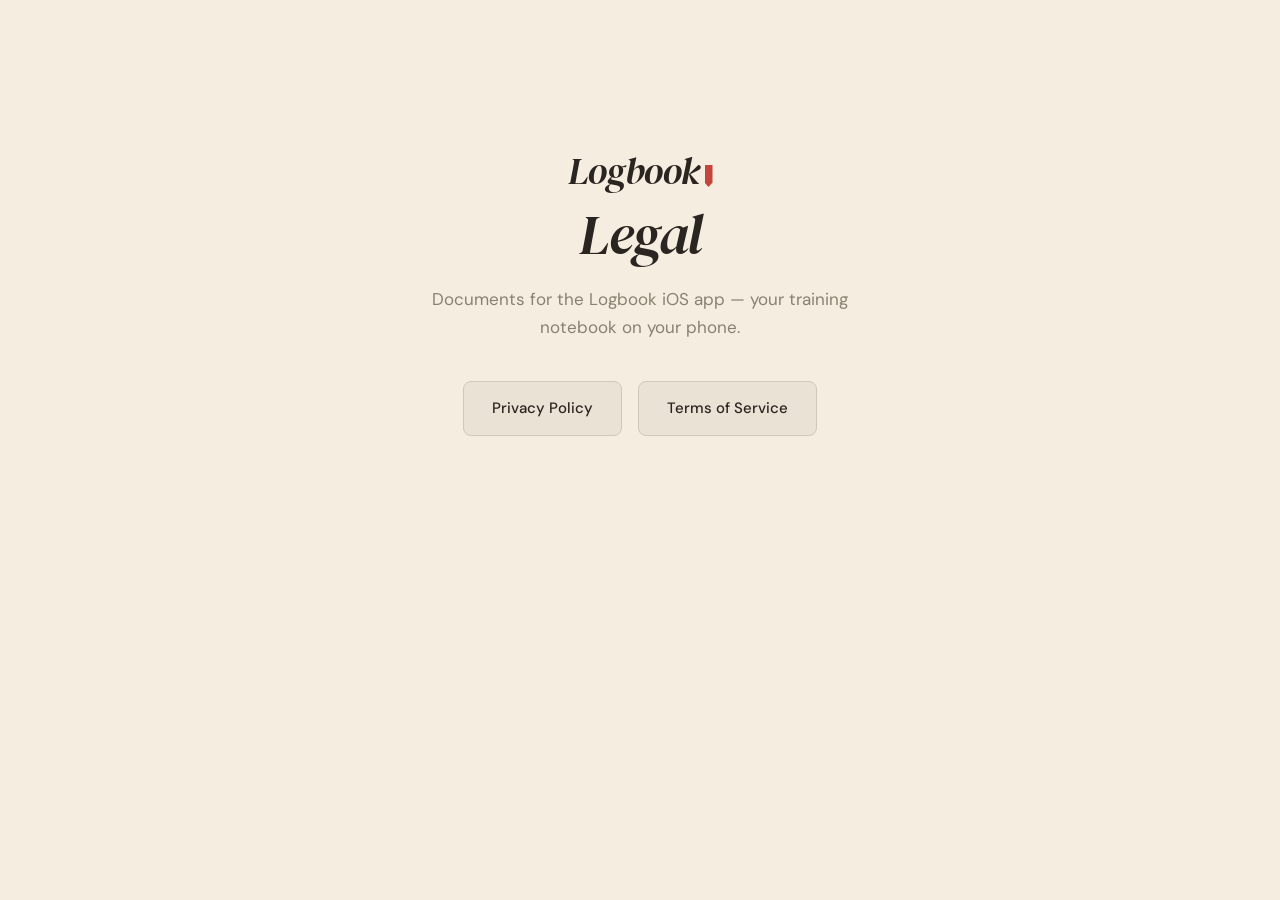
==== index.html @ b7b29d5a "Initial Logbook legal site (privacy + terms)" ====
<!DOCTYPE html>
<html lang="en">
<head>
<meta charset="UTF-8">
<meta name="viewport" content="width=device-width, initial-scale=1.0">
<title>Logbook — Legal</title>
<meta name="description" content="Legal documents for Logbook iOS app — Privacy Policy and Terms of Service.">
<link href="https://fonts.googleapis.com/css2?family=DM+Sans:wght@400;500;600&family=DM+Serif+Display:ital@0;1&display=swap" rel="stylesheet">
<link rel="stylesheet" href="styles.css">
</head>
<body>
<div class="container">
  <div class="index-hero">
    <a href="/" class="wordmark">Logbook<span class="ribbon"></span></a>
    <h1>Legal</h1>
    <p>Documents for the Logbook iOS app — your training notebook on your phone.</p>
    <div class="index-links">
      <a href="/privacy">Privacy Policy</a>
      <a href="/terms">Terms of Service</a>
    </div>
  </div>
</div>
</body>
</html>
---- styles.css ----
* { margin: 0; padding: 0; box-sizing: border-box; }

:root {
  --bg: #F4EDE0;
  --surface: #EAE2D4;
  --divider: #D0C8B8;
  --ink: #2A2520;
  --ink2: #8A8070;
  --ink3: #B5A998;
  --ribbon: #C4453C;
}

html {
  -webkit-font-smoothing: antialiased;
  -moz-osx-font-smoothing: grayscale;
}

body {
  font-family: 'DM Sans', -apple-system, BlinkMacSystemFont, sans-serif;
  background: var(--bg);
  color: var(--ink);
  line-height: 1.65;
  font-size: 16px;
}

.container {
  max-width: 720px;
  margin: 0 auto;
  padding: 80px 28px 100px;
}

/* Header with wordmark */
header {
  margin-bottom: 56px;
  padding-bottom: 28px;
  border-bottom: 1px solid var(--divider);
  position: relative;
}

.wordmark {
  font-family: 'DM Serif Display', serif;
  font-style: italic;
  font-size: 38px;
  color: var(--ink);
  text-decoration: none;
  letter-spacing: -1px;
  display: inline-block;
}

.wordmark .ribbon {
  display: inline-block;
  width: 8px;
  height: 22px;
  background: var(--ribbon);
  margin-left: 6px;
  vertical-align: -3px;
  clip-path: polygon(0 0, 100% 0, 100% 80%, 50% 100%, 0 80%);
}

.tagline {
  font-size: 13px;
  color: var(--ink2);
  letter-spacing: 0.5px;
  margin-top: 4px;
}

/* Page title */
h1 {
  font-family: 'DM Serif Display', serif;
  font-style: italic;
  font-size: 44px;
  font-weight: 400;
  letter-spacing: -1.5px;
  line-height: 1.1;
  margin-bottom: 12px;
  color: var(--ink);
}

.updated {
  font-size: 13px;
  color: var(--ink3);
  letter-spacing: 0.4px;
  text-transform: uppercase;
  margin-bottom: 48px;
}

/* Section headings */
h2 {
  font-family: 'DM Serif Display', serif;
  font-style: italic;
  font-size: 26px;
  font-weight: 400;
  letter-spacing: -0.5px;
  margin-top: 40px;
  margin-bottom: 14px;
  color: var(--ink);
}

h2:first-of-type {
  margin-top: 0;
}

/* Body text */
p {
  margin-bottom: 16px;
  color: var(--ink);
}

ul {
  margin-bottom: 16px;
  padding-left: 22px;
}

li {
  margin-bottom: 6px;
  color: var(--ink);
}

strong {
  font-weight: 600;
  color: var(--ink);
}

a {
  color: var(--ribbon);
  text-decoration: none;
  border-bottom: 1px solid transparent;
  transition: border-color 0.15s;
}

a:hover {
  border-bottom-color: var(--ribbon);
}

/* Footer */
footer {
  margin-top: 80px;
  padding-top: 28px;
  border-top: 1px solid var(--divider);
  display: flex;
  gap: 24px;
  flex-wrap: wrap;
  font-size: 14px;
  color: var(--ink2);
}

footer a {
  color: var(--ink2);
  border-bottom: none;
}

footer a:hover {
  color: var(--ink);
}

/* Index page specific */
.index-hero {
  text-align: center;
  padding: 60px 0;
}

.index-hero h1 {
  font-size: 56px;
  margin-bottom: 20px;
}

.index-hero p {
  font-size: 17px;
  color: var(--ink2);
  max-width: 480px;
  margin: 0 auto 40px;
}

.index-links {
  display: flex;
  gap: 16px;
  justify-content: center;
  flex-wrap: wrap;
}

.index-links a {
  display: inline-block;
  padding: 14px 28px;
  background: var(--surface);
  border: 1px solid var(--divider);
  border-radius: 8px;
  color: var(--ink);
  font-size: 15px;
  font-weight: 500;
  transition: all 0.15s;
}

.index-links a:hover {
  background: var(--ink);
  color: var(--bg);
  border-color: var(--ink);
}

@media (max-width: 600px) {
  .container { padding: 60px 22px 80px; }
  h1 { font-size: 36px; }
  .index-hero h1 { font-size: 44px; }
  h2 { font-size: 22px; }
}
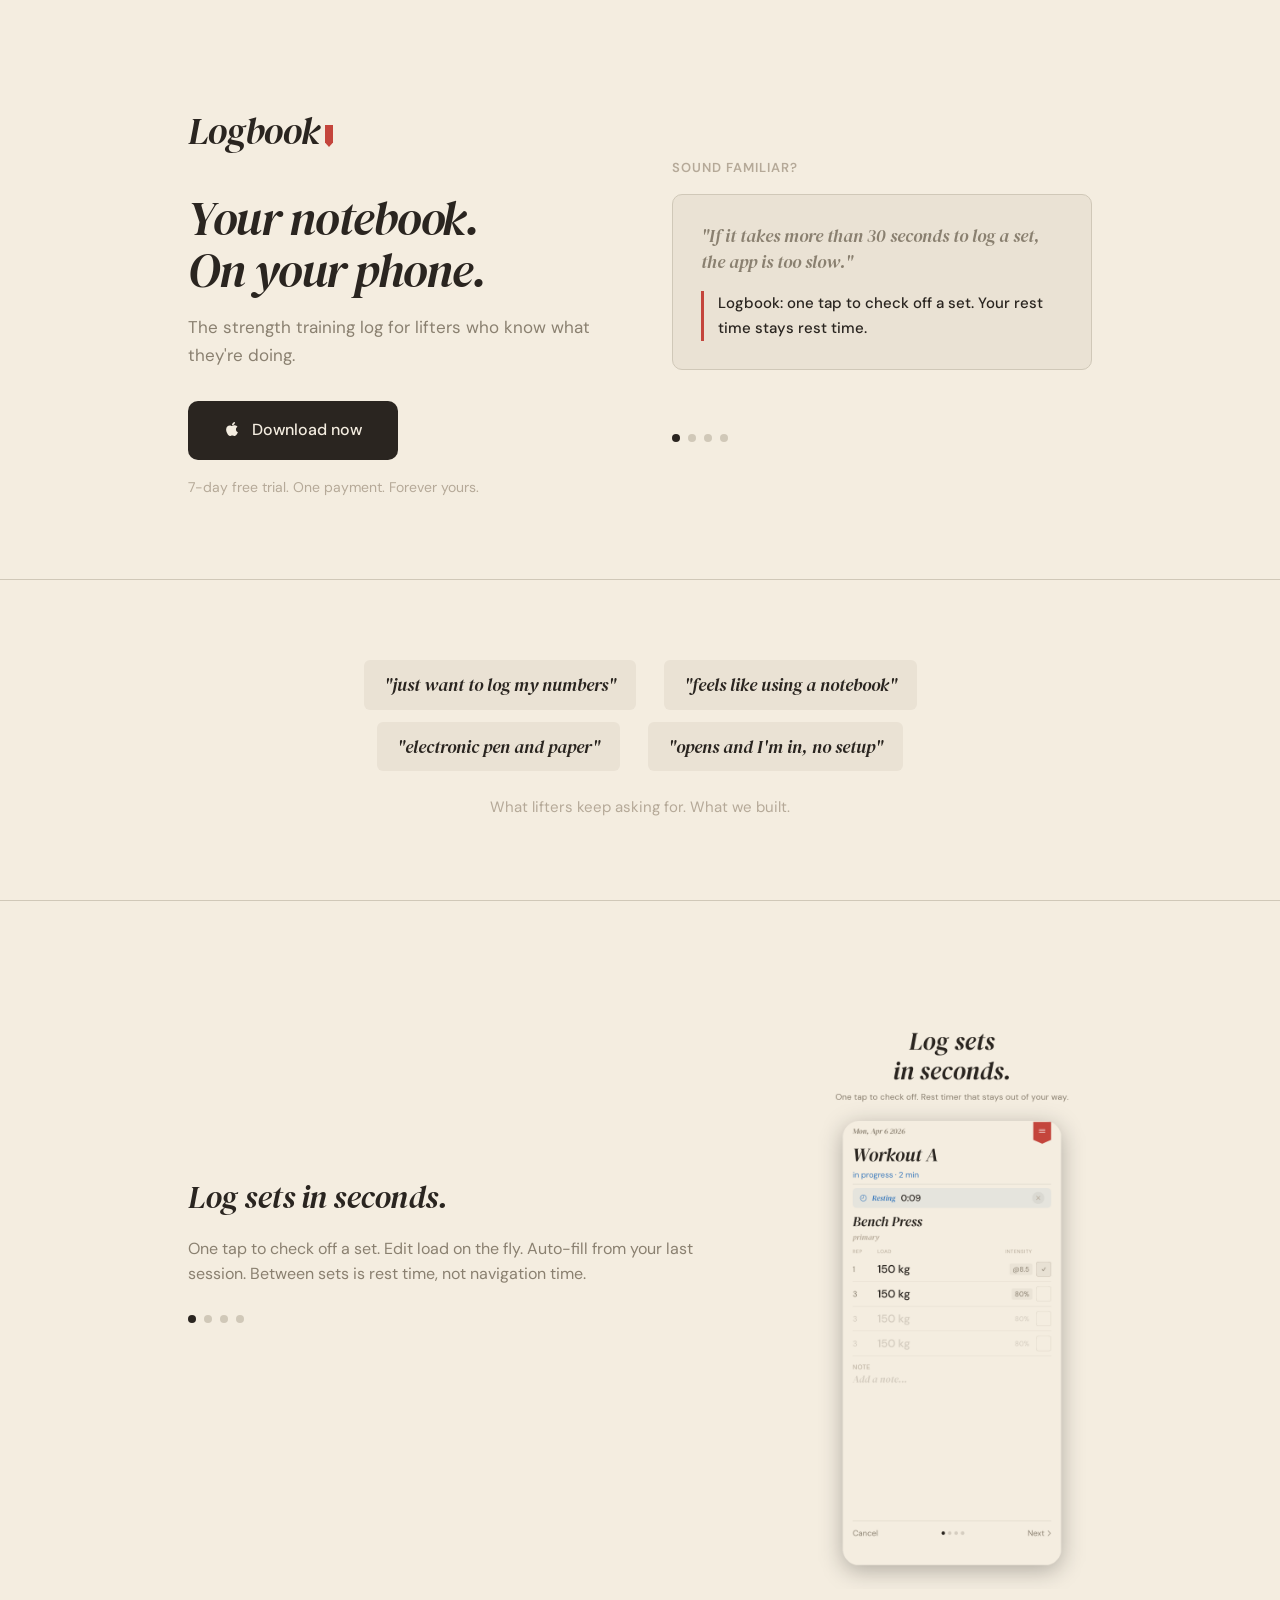
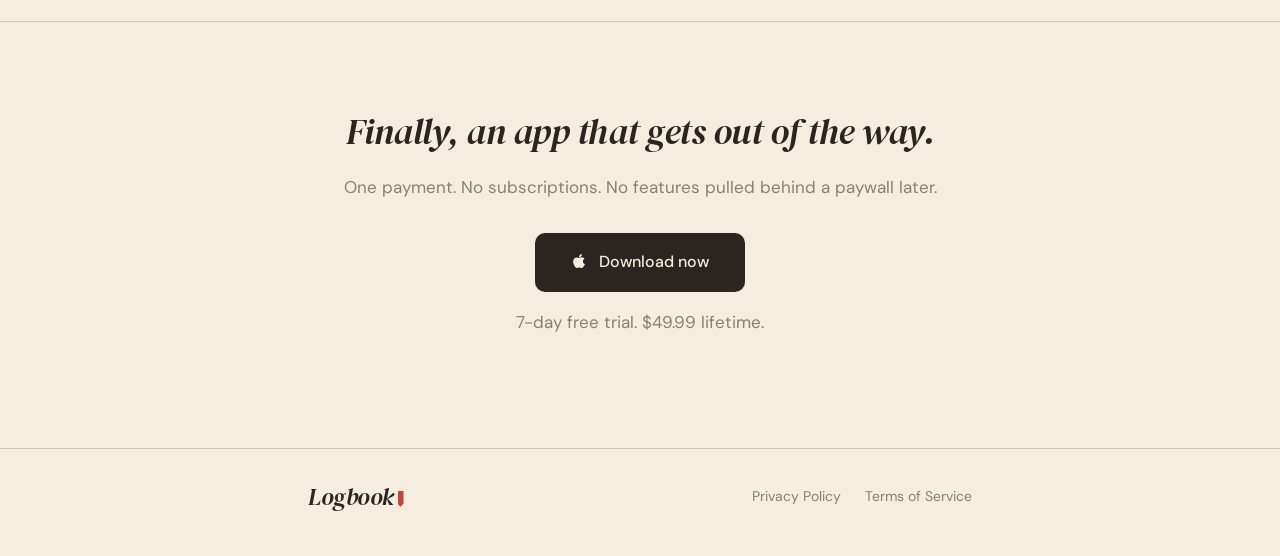
==== commit 31b698e9: "feat: add product landing page with pain-driven positioning Replace simple legal index with full LP:" ====
--- a/index.html
+++ b/index.html
@@ -3,22 +3,218 @@
 <head>
 <meta charset="UTF-8">
 <meta name="viewport" content="width=device-width, initial-scale=1.0">
-<title>Logbook — Legal</title>
-<meta name="description" content="Legal documents for Logbook iOS app — Privacy Policy and Terms of Service.">
+<title>Logbook — Your training notebook. On your phone.</title>
+<meta name="description" content="The strength training log for lifters who know what they're doing. No social feeds. No subscriptions. No noise. Just your training — simple, fast, and focused.">
+<meta name="keywords" content="workout log, strength training tracker, powerlifting app, gym log, RPE tracker, 1RM calculator, training notebook, workout journal, barbell tracker, PR tracker">
+
+<!-- Open Graph -->
+<meta property="og:title" content="Logbook — Your training notebook. On your phone.">
+<meta property="og:description" content="The strength training log for lifters who know what they're doing. No social feeds. No subscriptions. No noise.">
+<meta property="og:type" content="website">
+<meta property="og:url" content="https://uselogbook.app">
+<meta property="og:image" content="https://uselogbook.app/screenshots/01-today.png">
+
+<!-- Twitter Card -->
+<meta name="twitter:card" content="summary_large_image">
+<meta name="twitter:title" content="Logbook — Your training notebook. On your phone.">
+<meta name="twitter:description" content="The strength training log for lifters who know what they're doing. No social feeds. No subscriptions. No noise.">
+<meta name="twitter:image" content="https://uselogbook.app/screenshots/01-today.png">
+
+<!-- Structured Data -->
+<script type="application/ld+json">
+{
+  "@context": "https://schema.org",
+  "@type": "MobileApplication",
+  "name": "Logbook: Strength Training Log",
+  "operatingSystem": "iOS",
+  "applicationCategory": "HealthApplication",
+  "description": "The strength training log for lifters who know what they're doing. No social feeds. No subscriptions. No noise. Just your training.",
+  "offers": {
+    "@type": "Offer",
+    "price": "49.99",
+    "priceCurrency": "USD"
+  },
+  "url": "https://apps.apple.com/br/app/logbook-strength-training-log/id6761714460"
+}
+</script>
+
 <link href="https://fonts.googleapis.com/css2?family=DM+Sans:wght@400;500;600&family=DM+Serif+Display:ital@0;1&display=swap" rel="stylesheet">
 <link rel="stylesheet" href="styles.css">
 </head>
 <body>
-<div class="container">
-  <div class="index-hero">
-    <a href="/" class="wordmark">Logbook<span class="ribbon"></span></a>
-    <h1>Legal</h1>
-    <p>Documents for the Logbook iOS app — your training notebook on your phone.</p>
-    <div class="index-links">
-      <a href="/privacy">Privacy Policy</a>
-      <a href="/terms">Terms of Service</a>
-    </div>
-  </div>
-</div>
+
+<!-- Hero — split layout -->
+<section class="hero">
+  <div class="container hero-split">
+    <div class="hero-left">
+      <a href="./" class="wordmark">Logbook<span class="ribbon"></span></a>
+      <h1>Your notebook.<br>On your phone.</h1>
+      <p class="hero-sub">The strength training log for lifters who know what they're doing.</p>
+      <a href="https://apps.apple.com/br/app/logbook-strength-training-log/id6761714460" class="cta"><svg xmlns="http://www.w3.org/2000/svg" width="16" height="16" viewBox="0 0 384 512" fill="currentColor" style="vertical-align:-2px;margin-right:8px"><path d="M318.7 268.7c-.2-36.7 16.4-64.4 50-84.8-18.8-26.9-47.2-41.7-84.7-44.6-35.5-2.8-74.3 20.7-88.5 20.7-15 0-49.4-19.7-76.4-19.7C63.3 141.2 4 184.8 4 273.5c0 26.2 4.8 53.3 14.4 81.2 12.8 36.7 59 126.7 107.2 125.2 25.2-.6 43-17.9 75.8-17.9 31.8 0 48.3 17.9 76.4 17.9 48.6-.7 90.4-82.5 102.6-119.3-65.2-30.7-61.7-90-61.7-91.9zm-56.6-164.2c27.3-32.4 24.8-61.9 24-72.5-24.1 1.4-52 16.4-67.9 34.9-17.5 19.8-27.8 44.3-25.6 71.9 26.1 2 49.9-11.4 69.5-34.3z"/></svg> Download now</a>
+      <p class="hero-note">7-day free trial. One payment. Forever yours.</p>
+    </div>
+    <div class="hero-right">
+      <p class="carousel-label">Sound familiar?</p>
+      <div class="card-carousel">
+
+        <div class="carousel-card active">
+          <blockquote class="pain-quote">"If it takes more than 30 seconds to log a set, the app is too slow."</blockquote>
+          <p class="solution">Logbook: one tap to check off a set. Your rest time stays rest time.</p>
+        </div>
+
+        <div class="carousel-card">
+          <blockquote class="pain-quote">"I don't understand the usefulness of the community section, it feels like the developer is trying to push that."</blockquote>
+          <p class="solution">No social layer. No feeds, no followers, no sharing prompts.</p>
+        </div>
+
+        <div class="carousel-card">
+          <blockquote class="pain-quote">"The app requires an internet connection to log workouts; why not just save them offline?"</blockquote>
+          <p class="solution">Offline-first. No signal in the gym? No problem.</p>
+        </div>
+
+        <div class="carousel-card">
+          <blockquote class="pain-quote">"For lifters who follow structured programs, AI recommendations are noise at best, actively wrong at worst."</blockquote>
+          <p class="solution">No AI coach. Your program, your way.</p>
+        </div>
+
+      </div>
+      <div class="carousel-dots">
+        <button class="dot active" aria-label="Card 1"></button>
+        <button class="dot" aria-label="Card 2"></button>
+        <button class="dot" aria-label="Card 3"></button>
+        <button class="dot" aria-label="Card 4"></button>
+      </div>
+    </div>
+  </div>
+</section>
+
+<!-- Notebook sentiment -->
+<section class="sentiment">
+  <div class="container">
+    <div class="sentiment-quotes">
+      <p>"just want to log my numbers"</p>
+      <p>"feels like using a notebook"</p>
+      <p>"electronic pen and paper"</p>
+      <p>"opens and I'm in, no setup"</p>
+    </div>
+    <p class="sentiment-caption">What lifters keep asking for. What we built.</p>
+  </div>
+</section>
+
+<!-- Features carousel -->
+<section class="features">
+  <div class="container features-split">
+    <div class="features-left">
+      <div class="feature-slide active">
+        <h2>Log sets in seconds.</h2>
+        <p>One tap to check off a set. Edit load on the fly. Auto-fill from your last session. Between sets is rest time, not navigation time.</p>
+      </div>
+      <div class="feature-slide">
+        <h2>Bring any program.</h2>
+        <p>Paste a spreadsheet, type it in your own words, or use our training syntax for precision. However you describe it, the AI reads it and builds your full plan. No forms. No configuration screens. Just describe and go.</p>
+      </div>
+      <div class="feature-slide">
+        <h2>Track every PR.</h2>
+        <p>Top set evolution, estimated 1RM, volume analysis. Automatic PR detection — discreet, no confetti. Just your numbers over time.</p>
+      </div>
+      <div class="feature-slide">
+        <h2>Every session, remembered.</h2>
+        <p>Add notes to any exercise or to the session itself — they stay with the entry and resurface when you need them. Your full training history, searchable and exportable. CSV export anytime. iCloud sync. Your data, your rules.</p>
+      </div>
+      <div class="carousel-dots features-dots">
+        <button class="dot active" aria-label="Feature 1"></button>
+        <button class="dot" aria-label="Feature 2"></button>
+        <button class="dot" aria-label="Feature 3"></button>
+        <button class="dot" aria-label="Feature 4"></button>
+      </div>
+    </div>
+    <div class="features-right">
+      <div class="feature-phone active">
+        <img src="screenshots/02-session.png" alt="Logbook session view — one tap to log a set" width="300">
+      </div>
+      <div class="feature-phone">
+        <img src="screenshots/05-program.png" alt="Logbook program setup — paste or describe your training plan" width="300">
+      </div>
+      <div class="feature-phone">
+        <img src="screenshots/03-progress.png" alt="Logbook progress view — strength and volume charts" width="300">
+      </div>
+      <div class="feature-phone">
+        <img src="screenshots/04-history.png" alt="Logbook history view — searchable training log" width="300">
+      </div>
+    </div>
+  </div>
+</section>
+
+<!-- CTA -->
+<section class="final-cta">
+  <div class="container">
+    <h2>Finally, an app that gets out of the way.</h2>
+    <p>One payment. No subscriptions. No features pulled behind a paywall later.</p>
+    <a href="https://apps.apple.com/br/app/logbook-strength-training-log/id6761714460" class="cta"><svg xmlns="http://www.w3.org/2000/svg" width="16" height="16" viewBox="0 0 384 512" fill="currentColor" style="vertical-align:-2px;margin-right:8px"><path d="M318.7 268.7c-.2-36.7 16.4-64.4 50-84.8-18.8-26.9-47.2-41.7-84.7-44.6-35.5-2.8-74.3 20.7-88.5 20.7-15 0-49.4-19.7-76.4-19.7C63.3 141.2 4 184.8 4 273.5c0 26.2 4.8 53.3 14.4 81.2 12.8 36.7 59 126.7 107.2 125.2 25.2-.6 43-17.9 75.8-17.9 31.8 0 48.3 17.9 76.4 17.9 48.6-.7 90.4-82.5 102.6-119.3-65.2-30.7-61.7-90-61.7-91.9zm-56.6-164.2c27.3-32.4 24.8-61.9 24-72.5-24.1 1.4-52 16.4-67.9 34.9-17.5 19.8-27.8 44.3-25.6 71.9 26.1 2 49.9-11.4 69.5-34.3z"/></svg> Download now</a>
+    <p class="hero-note">7-day free trial. $49.99 lifetime.</p>
+  </div>
+</section>
+
+<!-- Footer -->
+<footer>
+  <div class="container footer-inner">
+    <a href="./" class="wordmark-sm">Logbook<span class="ribbon"></span></a>
+    <div class="footer-links">
+      <a href="./privacy.html">Privacy Policy</a>
+      <a href="./terms.html">Terms of Service</a>
+    </div>
+  </div>
+</footer>
+
+<script>
+function createCarousel(opts) {
+  var items = document.querySelectorAll(opts.items);
+  var dots = document.querySelectorAll(opts.dots);
+  var linked = opts.linked ? document.querySelectorAll(opts.linked) : null;
+  var current = 0;
+  var timer;
+
+  function show(index) {
+    items[current].classList.remove('active');
+    dots[current].classList.remove('active');
+    if (linked) linked[current].classList.remove('active');
+    current = index;
+    items[current].classList.add('active');
+    dots[current].classList.add('active');
+    if (linked) linked[current].classList.add('active');
+  }
+
+  function next() {
+    show((current + 1) % items.length);
+  }
+
+  function start() {
+    timer = setInterval(next, opts.interval || 5000);
+  }
+
+  dots.forEach(function (dot, i) {
+    dot.addEventListener('click', function () {
+      clearInterval(timer);
+      show(i);
+      start();
+    });
+  });
+
+  start();
+}
+
+createCarousel({
+  items: '.carousel-card',
+  dots: '.hero-right .dot',
+  interval: 5000
+});
+
+createCarousel({
+  items: '.feature-slide',
+  dots: '.features-dots .dot',
+  linked: '.feature-phone',
+  interval: 5000
+});
+</script>
 </body>
 </html>
--- a/styles.css
+++ b/styles.css
@@ -26,17 +26,61 @@
 .container {
   max-width: 720px;
   margin: 0 auto;
-  padding: 80px 28px 100px;
-}
-
-/* Header with wordmark */
-header {
-  margin-bottom: 56px;
-  padding-bottom: 28px;
-  border-bottom: 1px solid var(--divider);
-  position: relative;
-}
-
+  padding: 0 28px;
+}
+
+/* Shared typography */
+h1 {
+  font-family: 'DM Serif Display', serif;
+  font-style: italic;
+  font-weight: 400;
+  letter-spacing: -1.5px;
+  line-height: 1.1;
+  color: var(--ink);
+}
+
+h2 {
+  font-family: 'DM Serif Display', serif;
+  font-style: italic;
+  font-size: 26px;
+  font-weight: 400;
+  letter-spacing: -0.5px;
+  margin-bottom: 14px;
+  color: var(--ink);
+}
+
+p {
+  margin-bottom: 16px;
+  color: var(--ink);
+}
+
+ul {
+  margin-bottom: 16px;
+  padding-left: 22px;
+}
+
+li {
+  margin-bottom: 6px;
+  color: var(--ink);
+}
+
+strong {
+  font-weight: 600;
+  color: var(--ink);
+}
+
+a {
+  color: var(--ribbon);
+  text-decoration: none;
+  border-bottom: 1px solid transparent;
+  transition: border-color 0.15s;
+}
+
+a:hover {
+  border-bottom-color: var(--ribbon);
+}
+
+/* Wordmark */
 .wordmark {
   font-family: 'DM Serif Display', serif;
   font-style: italic;
@@ -57,23 +101,372 @@
   clip-path: polygon(0 0, 100% 0, 100% 80%, 50% 100%, 0 80%);
 }
 
-.tagline {
-  font-size: 13px;
-  color: var(--ink2);
-  letter-spacing: 0.5px;
-  margin-top: 4px;
-}
-
-/* Page title */
-h1 {
+.wordmark:hover {
+  border-bottom: none;
+}
+
+.wordmark-sm {
   font-family: 'DM Serif Display', serif;
   font-style: italic;
+  font-size: 24px;
+  color: var(--ink);
+  text-decoration: none;
+  letter-spacing: -0.5px;
+}
+
+.wordmark-sm .ribbon {
+  display: inline-block;
+  width: 6px;
+  height: 16px;
+  background: var(--ribbon);
+  margin-left: 4px;
+  vertical-align: -2px;
+  clip-path: polygon(0 0, 100% 0, 100% 80%, 50% 100%, 0 80%);
+}
+
+.wordmark-sm:hover {
+  border-bottom: none;
+}
+
+/* CTA button — ink on cream, matching app's "Start session" */
+.cta {
+  display: inline-block;
+  padding: 16px 36px;
+  background: var(--ink);
+  color: var(--bg);
+  font-size: 16px;
+  font-weight: 500;
+  border-radius: 10px;
+  border-bottom: none;
+  transition: opacity 0.15s;
+}
+
+.cta:hover {
+  opacity: 0.85;
+  border-bottom: none;
+}
+
+/* ——————————————————————————
+   Landing page sections
+   —————————————————————————— */
+
+/* Hero — split layout */
+.hero {
+  padding: 100px 0 80px;
+}
+
+.hero-split {
+  max-width: 960px;
+  display: flex;
+  align-items: center;
+  gap: 64px;
+}
+
+.hero-left {
+  flex: 1;
+  min-width: 0;
+}
+
+.hero-left .wordmark {
+  margin-bottom: 28px;
+}
+
+.hero-left h1 {
+  font-size: 48px;
+  margin-bottom: 16px;
+}
+
+.hero-sub {
+  font-size: 17px;
+  color: var(--ink2);
+  margin-bottom: 32px;
+}
+
+.hero-note {
+  font-size: 14px;
+  color: var(--ink3);
+  margin-top: 16px;
+  margin-bottom: 0;
+}
+
+/* Card carousel */
+.hero-right {
+  flex: 1;
+  min-width: 0;
+}
+
+.carousel-label {
+  font-size: 13px;
+  font-weight: 600;
+  color: var(--ink3);
+  text-transform: uppercase;
+  letter-spacing: 1px;
+  margin-bottom: 16px;
+}
+
+.card-carousel {
+  position: relative;
+  min-height: 220px;
+}
+
+.carousel-card {
+  position: absolute;
+  top: 0;
+  left: 0;
+  right: 0;
+  background: var(--surface);
+  border: 1px solid var(--divider);
+  border-radius: 10px;
+  padding: 28px;
+  opacity: 0;
+  transform: translateY(8px);
+  transition: opacity 0.4s ease, transform 0.4s ease;
+  pointer-events: none;
+}
+
+.carousel-card.active {
+  opacity: 1;
+  transform: translateY(0);
+  pointer-events: auto;
+}
+
+.carousel-dots {
+  display: flex;
+  gap: 8px;
+  margin-top: 20px;
+}
+
+.dot {
+  width: 8px;
+  height: 8px;
+  border-radius: 50%;
+  border: none;
+  background: var(--divider);
+  cursor: pointer;
+  padding: 0;
+  transition: background 0.2s;
+}
+
+.dot.active {
+  background: var(--ink);
+}
+
+/* Pain quote & solution (inside carousel cards) */
+.pain-quote {
+  font-family: 'DM Serif Display', serif;
+  font-style: italic;
+  font-size: 18px;
+  line-height: 1.45;
+  color: var(--ink2);
+  margin: 0 0 16px;
+  padding: 0;
+  border: none;
+}
+
+.pain-quote cite {
+  display: block;
+  font-family: 'DM Sans', sans-serif;
+  font-style: normal;
+  font-size: 12px;
+  color: var(--ink3);
+  margin-top: 6px;
+}
+
+.solution {
+  font-size: 15px;
+  font-weight: 500;
+  color: var(--ink);
+  margin: 0;
+  padding-left: 14px;
+  border-left: 3px solid var(--ribbon);
+}
+
+/* Notebook sentiment */
+.sentiment {
+  padding: 80px 0;
+  border-top: 1px solid var(--divider);
+  text-align: center;
+}
+
+.sentiment-quotes {
+  display: flex;
+  flex-wrap: wrap;
+  justify-content: center;
+  gap: 12px 28px;
+  margin-bottom: 24px;
+}
+
+.sentiment-quotes p {
+  font-family: 'DM Serif Display', serif;
+  font-style: italic;
+  font-size: 18px;
+  color: var(--ink);
+  margin: 0;
+  padding: 10px 20px;
+  background: var(--surface);
+  border-radius: 6px;
+}
+
+.sentiment-caption {
+  font-size: 15px;
+  color: var(--ink3);
+  margin: 0;
+}
+
+/* Features — carousel split */
+.features {
+  padding: 80px 0;
+  border-top: 1px solid var(--divider);
+}
+
+.features-split {
+  max-width: 960px;
+  display: flex;
+  align-items: center;
+  gap: 64px;
+}
+
+.features-left {
+  flex: 1;
+  min-width: 0;
+  position: relative;
+  min-height: 180px;
+}
+
+.feature-slide {
+  position: absolute;
+  top: 0;
+  left: 0;
+  right: 0;
+  opacity: 0;
+  transform: translateY(8px);
+  transition: opacity 0.4s ease, transform 0.4s ease;
+  pointer-events: none;
+}
+
+.feature-slide.active {
+  opacity: 1;
+  transform: translateY(0);
+  pointer-events: auto;
+  position: relative;
+}
+
+.feature-slide h2 {
+  font-size: 32px;
+  margin-bottom: 12px;
+}
+
+.feature-slide p {
+  font-size: 16px;
+  color: var(--ink2);
+  line-height: 1.6;
+  margin-bottom: 0;
+}
+
+.features-dots {
+  margin-top: 28px;
+}
+
+.features-right {
+  flex-shrink: 0;
+  position: relative;
+  width: 280px;
+  min-height: 560px;
+}
+
+.feature-phone {
+  position: absolute;
+  top: 0;
+  left: 0;
+  right: 0;
+  opacity: 0;
+  transform: translateY(8px);
+  transition: opacity 0.4s ease, transform 0.4s ease;
+  pointer-events: none;
+}
+
+.feature-phone.active {
+  opacity: 1;
+  transform: translateY(0);
+  pointer-events: auto;
+}
+
+.feature-phone img {
+  width: 100%;
+  height: auto;
+  border-radius: 12px;
+}
+
+/* Final CTA */
+.final-cta {
+  padding: 80px 0;
+  border-top: 1px solid var(--divider);
+  text-align: center;
+}
+
+.final-cta h2 {
+  font-size: 36px;
+  margin-bottom: 12px;
+}
+
+.final-cta p {
+  font-size: 17px;
+  color: var(--ink2);
+  margin-bottom: 32px;
+}
+
+/* Footer */
+footer {
+  border-top: 1px solid var(--divider);
+  padding: 28px 0 40px;
+}
+
+.footer-inner {
+  display: flex;
+  align-items: center;
+  justify-content: space-between;
+}
+
+.footer-links {
+  display: flex;
+  gap: 24px;
+  font-size: 14px;
+}
+
+footer a {
+  color: var(--ink2);
+  border-bottom: none;
+}
+
+footer a:hover {
+  color: var(--ink);
+}
+
+/* ——————————————————————————
+   Legal pages (privacy, terms)
+   —————————————————————————— */
+
+.legal-page .container {
+  padding: 80px 28px 100px;
+}
+
+.legal-page header {
+  margin-bottom: 56px;
+  padding-bottom: 28px;
+  border-bottom: 1px solid var(--divider);
+}
+
+.legal-page h1 {
   font-size: 44px;
-  font-weight: 400;
-  letter-spacing: -1.5px;
-  line-height: 1.1;
   margin-bottom: 12px;
-  color: var(--ink);
+}
+
+.legal-page h2 {
+  margin-top: 40px;
+}
+
+.legal-page h2:first-of-type {
+  margin-top: 0;
 }
 
 .updated {
@@ -84,121 +477,57 @@
   margin-bottom: 48px;
 }
 
-/* Section headings */
-h2 {
-  font-family: 'DM Serif Display', serif;
-  font-style: italic;
-  font-size: 26px;
-  font-weight: 400;
-  letter-spacing: -0.5px;
-  margin-top: 40px;
-  margin-bottom: 14px;
-  color: var(--ink);
-}
-
-h2:first-of-type {
-  margin-top: 0;
-}
-
-/* Body text */
-p {
-  margin-bottom: 16px;
-  color: var(--ink);
-}
-
-ul {
-  margin-bottom: 16px;
-  padding-left: 22px;
-}
-
-li {
-  margin-bottom: 6px;
-  color: var(--ink);
-}
-
-strong {
-  font-weight: 600;
-  color: var(--ink);
-}
-
-a {
-  color: var(--ribbon);
-  text-decoration: none;
-  border-bottom: 1px solid transparent;
-  transition: border-color 0.15s;
-}
-
-a:hover {
-  border-bottom-color: var(--ribbon);
-}
-
-/* Footer */
-footer {
-  margin-top: 80px;
-  padding-top: 28px;
-  border-top: 1px solid var(--divider);
-  display: flex;
-  gap: 24px;
-  flex-wrap: wrap;
-  font-size: 14px;
+.tagline {
+  font-size: 13px;
   color: var(--ink2);
-}
-
-footer a {
-  color: var(--ink2);
-  border-bottom: none;
-}
-
-footer a:hover {
-  color: var(--ink);
-}
-
-/* Index page specific */
-.index-hero {
-  text-align: center;
-  padding: 60px 0;
-}
-
-.index-hero h1 {
-  font-size: 56px;
-  margin-bottom: 20px;
-}
-
-.index-hero p {
-  font-size: 17px;
-  color: var(--ink2);
-  max-width: 480px;
-  margin: 0 auto 40px;
-}
-
-.index-links {
-  display: flex;
-  gap: 16px;
-  justify-content: center;
-  flex-wrap: wrap;
-}
-
-.index-links a {
-  display: inline-block;
-  padding: 14px 28px;
-  background: var(--surface);
-  border: 1px solid var(--divider);
-  border-radius: 8px;
-  color: var(--ink);
-  font-size: 15px;
-  font-weight: 500;
-  transition: all 0.15s;
-}
-
-.index-links a:hover {
-  background: var(--ink);
-  color: var(--bg);
-  border-color: var(--ink);
+  letter-spacing: 0.5px;
+  margin-top: 4px;
+}
+
+/* ——————————————————————————
+   Responsive
+   —————————————————————————— */
+
+@media (max-width: 768px) {
+  .hero-split,
+  .features-split {
+    flex-direction: column;
+    gap: 48px;
+    text-align: center;
+  }
+
+  .hero-left h1 { font-size: 40px; }
+  .hero-sub { margin-left: auto; margin-right: auto; max-width: 400px; }
+  .carousel-label { text-align: center; }
+  .carousel-dots { justify-content: center; }
+  .features-dots { justify-content: center; }
+
+  .features-right {
+    width: 240px;
+    min-height: 480px;
+  }
 }
 
 @media (max-width: 600px) {
-  .container { padding: 60px 22px 80px; }
-  h1 { font-size: 36px; }
-  .index-hero h1 { font-size: 44px; }
-  h2 { font-size: 22px; }
-}
+  .hero { padding: 72px 0 60px; }
+  .hero-left h1 { font-size: 36px; }
+
+  .sentiment, .features, .final-cta { padding: 60px 0; }
+  .final-cta h2 { font-size: 28px; }
+
+  .feature-text h2 { font-size: 26px; }
+  .feature-row { margin-bottom: 60px; }
+
+  .sentiment-quotes { gap: 8px 16px; }
+  .sentiment-quotes p { font-size: 16px; padding: 8px 14px; }
+
+  .footer-inner {
+    flex-direction: column;
+    gap: 16px;
+    text-align: center;
+  }
+
+  .legal-page .container { padding: 60px 22px 80px; }
+  .legal-page h1 { font-size: 36px; }
+  .legal-page h2 { font-size: 22px; }
+}
